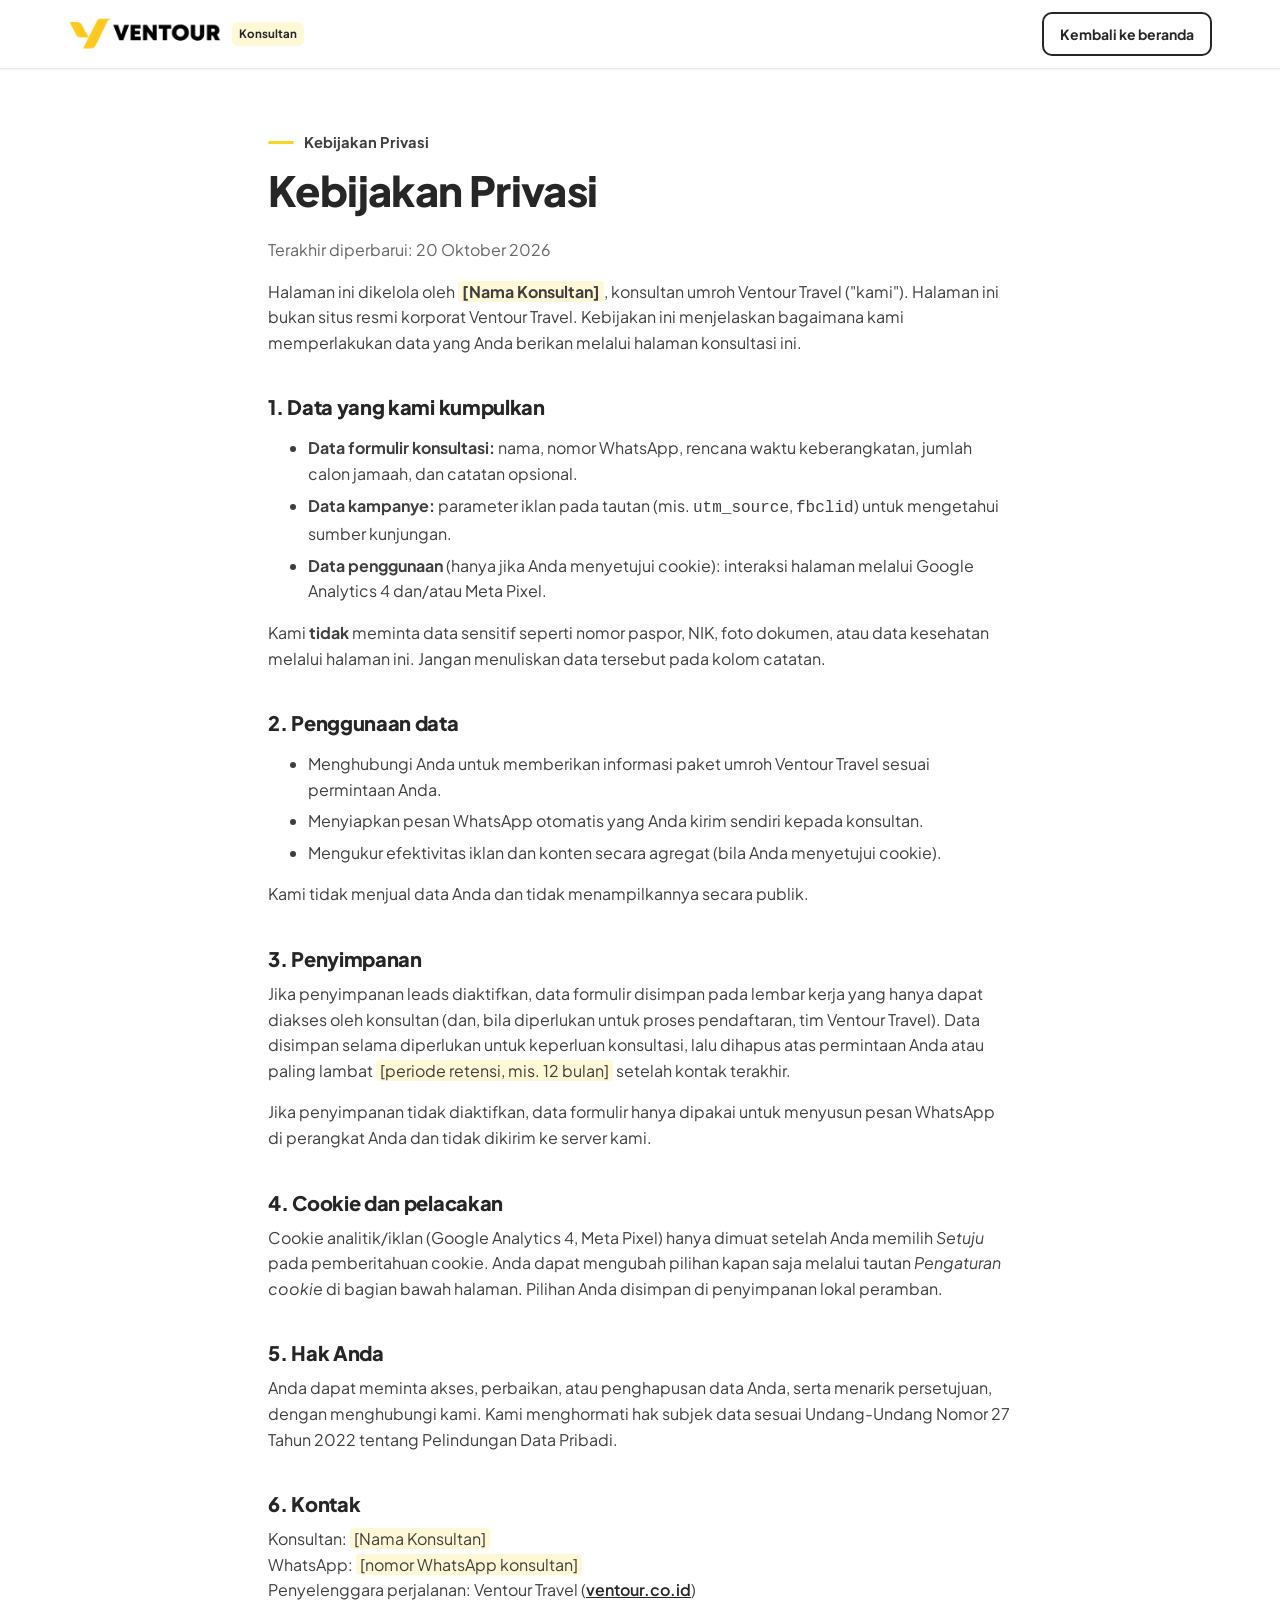
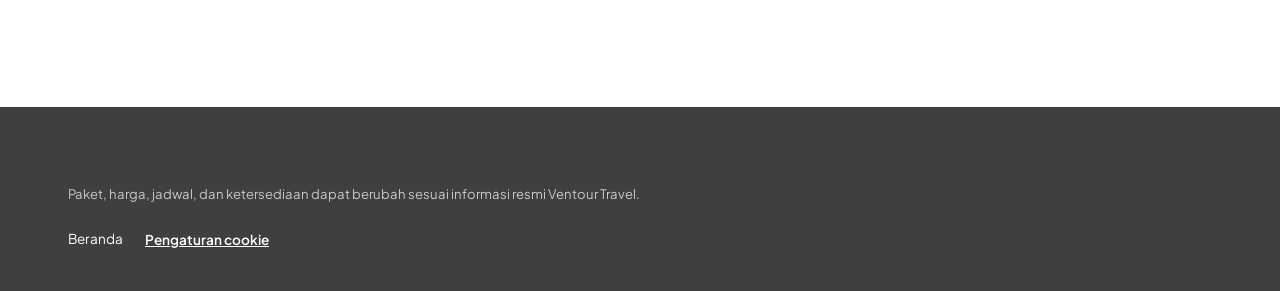
==== kebijakan-privasi.html @ 3556c777 "Website konsultan umroh Ventour Travel Landing page statis untuk konsultan Ventour: daftar paket dar" ====
<!doctype html>
<html lang="id">
<head>
  <meta charset="utf-8">
  <meta name="viewport" content="width=device-width, initial-scale=1">
  <title>Kebijakan Privasi | Konsultan Umroh Ventour Travel</title>
  <meta name="description" content="Kebijakan privasi halaman konsultasi umroh Ventour Travel: data yang dikumpulkan, penggunaannya, cookie, dan hak Anda.">
  <link rel="canonical" href="https://konsultan.ventour.co.id/kebijakan-privasi.html">
  <meta name="theme-color" content="#F9D423">
  <link rel="icon" type="image/png" sizes="32x32" href="assets/img/favicon-32.png">
  <link rel="preconnect" href="https://fonts.googleapis.com">
  <link rel="preconnect" href="https://fonts.gstatic.com" crossorigin>
  <link rel="stylesheet" href="https://fonts.googleapis.com/css2?family=Plus+Jakarta+Sans:wght@400;500;600;700;800&display=swap">
  <link rel="stylesheet" href="assets/css/style.css">
  <script src="assets/js/config.js"></script>
  <script src="assets/js/analytics.js"></script>
</head>
<body>
  <a class="skip-link" href="#main">Lewati ke konten utama</a>
  <header class="site-header is-scrolled">
    <div class="container header-inner">
      <a class="brand" href="./" aria-label="Kembali ke beranda">
        <img src="assets/img/logo-ventour.png" alt="Ventour Travel" width="154" height="36">
        <span class="brand-tag">Konsultan</span>
      </a>
      <a class="btn btn-outline btn-sm" href="./">Kembali ke beranda</a>
    </div>
  </header>

  <main id="main" class="legal">
    <div class="container">
      <p class="kicker">Kebijakan Privasi</p>
      <h1>Kebijakan Privasi</h1>
      <p class="muted">Terakhir diperbarui: 20 Oktober 2026</p>

      <p>Halaman ini dikelola oleh <strong><span data-consultant="name" class="placeholder">[Nama Konsultan]</span></strong>, konsultan umroh Ventour Travel ("kami"). Halaman ini bukan situs resmi korporat Ventour Travel. Kebijakan ini menjelaskan bagaimana kami memperlakukan data yang Anda berikan melalui halaman konsultasi ini.</p>

      <h2>1. Data yang kami kumpulkan</h2>
      <ul>
        <li><strong>Data formulir konsultasi:</strong> nama, nomor WhatsApp, rencana waktu keberangkatan, jumlah calon jamaah, dan catatan opsional.</li>
        <li><strong>Data kampanye:</strong> parameter iklan pada tautan (mis. <code>utm_source</code>, <code>fbclid</code>) untuk mengetahui sumber kunjungan.</li>
        <li><strong>Data penggunaan</strong> (hanya jika Anda menyetujui cookie): interaksi halaman melalui Google Analytics 4 dan/atau Meta Pixel.</li>
      </ul>
      <p>Kami <strong>tidak</strong> meminta data sensitif seperti nomor paspor, NIK, foto dokumen, atau data kesehatan melalui halaman ini. Jangan menuliskan data tersebut pada kolom catatan.</p>

      <h2>2. Penggunaan data</h2>
      <ul>
        <li>Menghubungi Anda untuk memberikan informasi paket umroh Ventour Travel sesuai permintaan Anda.</li>
        <li>Menyiapkan pesan WhatsApp otomatis yang Anda kirim sendiri kepada konsultan.</li>
        <li>Mengukur efektivitas iklan dan konten secara agregat (bila Anda menyetujui cookie).</li>
      </ul>
      <p>Kami tidak menjual data Anda dan tidak menampilkannya secara publik.</p>

      <h2>3. Penyimpanan</h2>
      <p>Jika penyimpanan leads diaktifkan, data formulir disimpan pada lembar kerja yang hanya dapat diakses oleh konsultan (dan, bila diperlukan untuk proses pendaftaran, tim Ventour Travel). Data disimpan selama diperlukan untuk keperluan konsultasi, lalu dihapus atas permintaan Anda atau paling lambat <span class="placeholder">[periode retensi, mis. 12 bulan]</span> setelah kontak terakhir.</p>
      <p>Jika penyimpanan tidak diaktifkan, data formulir hanya dipakai untuk menyusun pesan WhatsApp di perangkat Anda dan tidak dikirim ke server kami.</p>

      <h2 id="cookie">4. Cookie dan pelacakan</h2>
      <p>Cookie analitik/iklan (Google Analytics 4, Meta Pixel) hanya dimuat setelah Anda memilih <em>Setuju</em> pada pemberitahuan cookie. Anda dapat mengubah pilihan kapan saja melalui tautan <em>Pengaturan cookie</em> di bagian bawah halaman. Pilihan Anda disimpan di penyimpanan lokal peramban.</p>

      <h2>5. Hak Anda</h2>
      <p>Anda dapat meminta akses, perbaikan, atau penghapusan data Anda, serta menarik persetujuan, dengan menghubungi kami. Kami menghormati hak subjek data sesuai Undang-Undang Nomor 27 Tahun 2022 tentang Pelindungan Data Pribadi.</p>

      <h2>6. Kontak</h2>
      <p>Konsultan: <span data-consultant="name" class="placeholder">[Nama Konsultan]</span><br>
      WhatsApp: <span id="pp-wa" class="placeholder">[nomor WhatsApp konsultan]</span><br>
      Penyelenggara perjalanan: Ventour Travel (<a href="https://ventour.co.id/" target="_blank" rel="noopener">ventour.co.id<span class="sr-only">, tab baru</span></a>)</p>
    </div>
  </main>

  <footer class="site-footer">
    <div class="container footer-bottom">
      <p class="disclaimer">Paket, harga, jadwal, dan ketersediaan dapat berubah sesuai informasi resmi Ventour Travel.</p>
      <p class="footer-links"><a href="./">Beranda</a><button type="button" class="text-btn text-btn--light" onclick="openCookieSettings()">Pengaturan cookie</button></p>
    </div>
  </footer>
  <div class="cookie-notice" id="cookie-notice" hidden role="dialog" aria-label="Pemberitahuan cookie">
    <p>Kami menggunakan cookie analitik & iklan untuk memahami kunjungan dan meningkatkan layanan.</p>
    <div class="cookie-actions">
      <button type="button" class="btn btn-sm btn-outline-light" data-consent="reject">Tolak</button>
      <button type="button" class="btn btn-sm btn-primary" data-consent="accept">Setuju</button>
    </div>
  </div>
  <script>
    (function () {
      var c = (window.SITE_CONFIG && window.SITE_CONFIG.consultant) || {};
      if (c.name && c.name.indexOf("[") !== 0) document.querySelectorAll('[data-consultant="name"]').forEach(function (el) { el.textContent = c.name; el.classList.remove("placeholder"); });
      if (c.whatsapp) { var w = document.getElementById("pp-wa"); w.textContent = "+" + c.whatsapp; w.classList.remove("placeholder"); }
    })();
  </script>
</body>
</html>
---- assets/css/style.css ----
/* Konsultan Umroh Ventour Travel. Alasan setiap keputusan desain ada di DESIGN.md. */

:root {
  --yellow: #F9D423;
  --yellow-strong: #EFC60A;
  --yellow-soft: #FFF8D6;
  --yellow-tint: #FFFCEB;
  --white: #FFFFFF;
  --ink: #3F3F3F;
  --ink-strong: #262626;      /* judul dan latar gelap: 10.4:1 terhadap kuning */
  --muted: #666666;           /* 5.74:1 di atas putih, 5.45:1 di atas --bg-soft */
  --line: #E9E7E1;            /* pemisah dekoratif saja, bukan batas kontrol */
  --line-strong: #8C8880;     /* batas input/chip: 3.53:1 di atas putih (WCAG 1.4.11) */
  --bg-soft: #FAF9F6;
  --wa: #15803D;              /* hijau WhatsApp yang lolos 5.02:1 untuk teks putih */
  --wa-strong: #116A32;
  --danger: #B42318;

  --font: "Plus Jakarta Sans", system-ui, -apple-system, "Segoe UI", Roboto, sans-serif;
  --r-sm: 6px;
  --r: 10px;
  --r-lg: 16px;
  --shadow-sm: 0 1px 2px rgba(38, 38, 38, .06);
  --shadow: 0 10px 30px -12px rgba(38, 38, 38, .18);
  --shadow-lg: 0 24px 60px -20px rgba(38, 38, 38, .35);
  --header-h: 68px;
  --gutter: 16px;
}

*, *::before, *::after { box-sizing: border-box; }
html { scroll-behavior: smooth; scroll-padding-top: calc(var(--header-h) + 12px); -webkit-text-size-adjust: 100%; }
@media (prefers-reduced-motion: reduce) { html { scroll-behavior: auto; } *, *::before, *::after { transition: none !important; animation: none !important; } }
body {
  margin: 0;
  font-family: var(--font);
  font-size: 16px;
  line-height: 1.6;
  color: var(--ink);
  background: var(--white);
  -webkit-font-smoothing: antialiased;
  overflow-x: hidden;
}
img { max-width: 100%; height: auto; display: block; }
a { color: inherit; }
h1, h2, h3 { color: var(--ink-strong); line-height: 1.2; margin: 0 0 .5em; letter-spacing: -.015em; }
h2 { font-size: clamp(1.6rem, 1.2rem + 1.8vw, 2.4rem); font-weight: 800; }
h3 { font-size: 1.1rem; font-weight: 700; }
p { margin: 0 0 1em; }
:focus-visible { outline: 3px solid var(--ink-strong); outline-offset: 3px; border-radius: 4px; }
/* Di latar gelap, cincin fokus gelap tidak terlihat: ganti kuning. */
.hero :focus-visible, .legal-panel :focus-visible, .guide-card--dark :focus-visible,
.site-footer :focus-visible, .cookie-notice :focus-visible, .dev-banner :focus-visible { outline-color: var(--yellow); }
.hero .hero-card :focus-visible { outline-color: var(--ink-strong); }
.sr-only { position: absolute !important; width: 1px; height: 1px; padding: 0; margin: -1px; overflow: hidden; clip: rect(0 0 0 0); white-space: nowrap; border: 0; }
.skip-link { position: absolute; left: 12px; top: -60px; background: var(--ink-strong); color: #fff; padding: 10px 14px; border-radius: var(--r); z-index: 200; text-decoration: none; }
.skip-link:focus { top: 12px; }
.ic { width: 1.15em; height: 1.15em; flex: none; vertical-align: -.2em; }
.small { font-size: .875rem; }
.muted { color: var(--muted); }

.container { width: 100%; max-width: 1200px; margin: 0 auto; padding: 0 var(--gutter); }
@media (min-width: 768px) { :root { --gutter: 28px; } }

.section { padding: 64px 0; }
@media (min-width: 960px) { .section { padding: 104px 0; } }
.section-head { max-width: 720px; margin-bottom: 36px; }
/* Garis kuning pendek di depan label section adalah motif identitas halaman ini. */
.kicker { display: inline-flex; align-items: center; gap: 10px; font-size: .92rem; font-weight: 700; color: var(--ink); margin-bottom: 12px; }
.kicker::before { content: ""; width: 26px; height: 3px; border-radius: 2px; background: var(--yellow); }
.lead { font-size: 1.075rem; color: var(--muted); }
.lead a { color: var(--ink-strong); font-weight: 600; }

/* Buttons */
.btn {
  --bg: var(--yellow); --fg: var(--ink-strong);
  display: inline-flex; align-items: center; justify-content: center; gap: 10px;
  min-height: 48px; padding: 12px 22px;
  border: 2px solid transparent; border-radius: var(--r);
  background: var(--bg); color: var(--fg);
  font: 700 .95rem/1.2 var(--font); text-decoration: none; cursor: pointer;
  transition: background .2s, border-color .2s, color .2s;
}
.btn[disabled] { opacity: .7; cursor: progress; }
.btn-primary:hover { --bg: var(--yellow-strong); }
.btn-wa { --bg: var(--wa); --fg: #fff; }
.btn-wa:hover { --bg: var(--wa-strong); }
.btn-outline { --bg: transparent; --fg: var(--ink-strong); border-color: var(--ink-strong); }
.btn-outline:hover { --bg: var(--ink-strong); --fg: #fff; }
/* Latar solid: di atas foto ihram putih, latar transparan membuat teks putih turun ke 2:1. */
.btn-ghost-light { --bg: var(--ink-strong); --fg: #fff; border-color: #fff; }
.btn-ghost-light:hover { --bg: #fff; --fg: var(--ink-strong); }
.btn-outline-light { --bg: transparent; --fg: #fff; border-color: #fff; }
.btn-sm { min-height: 44px; padding: 8px 16px; font-size: .875rem; }
.btn-lg { min-height: 54px; padding: 14px 28px; font-size: 1rem; }
.btn-block { width: 100%; }
/* Panah hanya dipakai pada tautan yang membuka situs lain di tab baru. */
.text-link {
  display: inline-flex; align-items: center; gap: 6px; min-height: 44px;
  font-weight: 700; font-size: .92rem; color: var(--ink-strong);
  text-decoration: underline; text-decoration-color: var(--yellow); text-decoration-thickness: 2px; text-underline-offset: 5px;
}
.text-link:hover { text-decoration-color: currentColor; }
.text-link--light { color: #fff; }
.text-btn { min-height: 44px; background: none; border: 0; padding: 6px 0; font: 600 .9rem var(--font); color: var(--ink); text-decoration: underline; cursor: pointer; }
.text-btn--light { color: #fff; font-size: .85rem; }

.dev-banner { background: var(--ink-strong); color: #fff; font-size: .8rem; text-align: center; padding: 8px var(--gutter); }
.dev-banner code { background: rgba(255, 255, 255, .12); padding: 1px 6px; border-radius: 4px; }

/* Header */
.site-header {
  position: sticky; top: 0; z-index: 100;
  background: rgba(255, 255, 255, .96);
  backdrop-filter: saturate(1.4) blur(10px);
  border-bottom: 1px solid transparent;
  transition: border-color .2s, box-shadow .2s;
}
.site-header.is-scrolled { border-color: var(--line); box-shadow: var(--shadow-sm); }
.header-inner { display: flex; align-items: center; gap: 8px; height: var(--header-h); }
.brand { display: inline-flex; align-items: center; gap: 8px; min-height: 44px; text-decoration: none; margin-right: auto; min-width: 0; }
.brand img { width: 112px; height: auto; }
.brand-tag { font-size: .72rem; font-weight: 700; padding: 3px 7px; border-radius: var(--r-sm); background: var(--yellow-soft); color: var(--ink-strong); }
.header-actions { display: flex; align-items: center; gap: 8px; }
.header-cta span { display: none; }
.header-cta { width: 44px; padding: 0; min-height: 44px; }
.header-cta .ic { width: 22px; height: 22px; }
.nav-toggle {
  display: inline-flex; align-items: center; gap: 6px; min-height: 44px; padding: 0 12px;
  border: 1px solid var(--line-strong); border-radius: var(--r); background: #fff; color: var(--ink-strong);
  font: 600 .9rem var(--font); cursor: pointer;
}
.nav-toggle .ic { width: 20px; height: 20px; }
@media (min-width: 480px) {
  .header-inner { gap: 16px; }
  .brand { gap: 10px; }
  .brand img { width: 132px; }
  .header-cta { width: auto; padding: 8px 16px; }
  .header-cta span { display: inline; }
}

.main-nav {
  position: fixed; inset: var(--header-h) 0 auto 0;
  background: #fff; border-top: 1px solid var(--line);
  padding: 12px var(--gutter) 24px;
  box-shadow: var(--shadow);
  transform: translateY(-8px); opacity: 0; visibility: hidden;
  transition: opacity .2s, transform .2s, visibility .2s;
}
.nav-open .main-nav { transform: none; opacity: 1; visibility: visible; }
.main-nav ul { list-style: none; margin: 0 0 16px; padding: 0; }
.main-nav a:not(.btn) { display: block; padding: 14px 4px; font-weight: 600; text-decoration: none; border-bottom: 1px solid var(--line); }
.nav-cta-mobile { width: 100%; }
.nav-toggle .ic-close { display: none; }
.nav-open .nav-toggle .ic-close { display: block; }
.nav-open .nav-toggle .ic-open { display: none; }

@media (min-width: 1024px) {
  .brand img { width: 154px; }
  .nav-toggle, .nav-cta-mobile { display: none; }
  .main-nav { position: static; inset: auto; background: none; border: 0; padding: 0; box-shadow: none; transform: none; opacity: 1; visibility: visible; }
  .main-nav ul { display: flex; gap: 4px; margin: 0; }
  .main-nav a:not(.btn) { border: 0; padding: 12px; font-size: .92rem; border-radius: var(--r-sm); position: relative; }
  .main-nav a:not(.btn)::after { content: ""; position: absolute; left: 12px; right: 12px; bottom: 4px; height: 2px; background: var(--yellow); transform: scaleX(0); transition: transform .2s; }
  .main-nav a:not(.btn):hover::after, .main-nav a.is-active::after { transform: scaleX(1); }
  .header-actions { margin-left: 12px; }
}

/* Hero */
.hero { position: relative; isolation: isolate; color: #fff; overflow: hidden; background: var(--ink-strong); }
.hero-media, .hero-media img { position: absolute; inset: 0; width: 100%; height: 100%; }
.hero-media img { object-fit: cover; object-position: center 40%; }
/* Scrim gelap di seluruh area teks: foto ihram putih terlalu terang untuk teks putih tanpa ini. */
.hero::after {
  content: ""; position: absolute; inset: 0; z-index: 0;
  background: linear-gradient(180deg, rgba(20, 20, 20, .72) 0%, rgba(20, 20, 20, .66) 40%, rgba(20, 20, 20, .92) 100%);
}
.hero-inner { position: relative; z-index: 1; display: grid; gap: 32px; padding-top: 72px; padding-bottom: 48px; }
.hero-talbiyah { margin: 0 0 14px; }
.arabic { display: inline-block; font-family: "Amiri", serif; font-size: 1.6rem; line-height: 1.3; color: var(--yellow); }
.hero h1 { color: #fff; font-size: clamp(2.1rem, 1.3rem + 3.6vw, 4rem); font-weight: 800; letter-spacing: -.03em; line-height: 1.08; max-width: 14ch; margin-bottom: 20px; text-wrap: balance; }
.hero-sub { font-size: clamp(1rem, .95rem + .3vw, 1.15rem); color: #fff; max-width: 560px; margin-bottom: 28px; }
.hero-ctas { display: flex; flex-wrap: wrap; gap: 12px; margin-bottom: 24px; }
.hero-ctas .btn { flex: 1 1 220px; }
@media (min-width: 560px) { .hero-ctas .btn { flex: 0 0 auto; } }
.hero-facts { list-style: none; padding: 0; margin: 0; display: flex; flex-wrap: wrap; gap: 8px 20px; font-size: .9rem; color: #fff; }
.hero-facts li { display: inline-flex; align-items: center; gap: 8px; }
.hero-facts .ic { color: var(--yellow); }

/* Satu-satunya kartu putih di atas foto: shadow menandai lapisan di atas hero. */
.hero-card { background: #fff; color: var(--ink); border-radius: var(--r-lg); padding: 22px; box-shadow: var(--shadow-lg); align-self: end; }
.hero-card-kicker { font-size: .95rem; font-weight: 800; color: var(--ink-strong); margin-bottom: 6px; }
.next-list { list-style: none; margin: 0 0 4px; padding: 0; }
.next-list li + li { border-top: 1px solid var(--line); }
.next-list a { display: grid; grid-template-columns: 48px 1fr auto; gap: 12px; align-items: center; padding: 12px 0; text-decoration: none; }
.next-list a:hover .nd-name { text-decoration: underline; }
.nd-date { display: grid; place-items: center; width: 48px; height: 52px; border-radius: var(--r); background: var(--yellow-soft); font-size: .72rem; font-weight: 700; line-height: 1.1; }
.nd-date b { font-size: 1.2rem; color: var(--ink-strong); }
.nd-body { min-width: 0; }
.nd-name { display: block; font-weight: 700; font-size: .9rem; color: var(--ink-strong); white-space: nowrap; overflow: hidden; text-overflow: ellipsis; }
.nd-meta { display: block; font-size: .78rem; color: var(--muted); }
.nd-price { font-weight: 800; font-size: .92rem; color: var(--ink-strong); white-space: nowrap; }
.next-empty { padding: 12px 0; color: var(--muted); font-size: .9rem; }
.hero-card-link {
  display: inline-flex; align-items: center; min-height: 44px; font-weight: 700; font-size: .9rem; color: var(--ink-strong);
  text-decoration: underline; text-decoration-color: var(--yellow); text-decoration-thickness: 2px; text-underline-offset: 5px;
}
.hero-card-note { font-size: .75rem; color: var(--muted); margin: 4px 0 0; }

@media (min-width: 960px) {
  .hero { min-height: min(820px, 92vh); display: flex; align-items: center; }
  .hero::after { background: linear-gradient(90deg, rgba(20, 20, 20, .86) 0%, rgba(20, 20, 20, .62) 50%, rgba(20, 20, 20, .3) 100%), linear-gradient(0deg, rgba(20, 20, 20, .5), transparent 40%); }
  .hero-inner { grid-template-columns: 1.35fr .9fr; align-items: end; gap: 56px; padding-top: 96px; padding-bottom: 88px; }
  .hero-card { padding: 26px; }
}

/* Trust: panel legalitas gelap sebagai titik fokus, fakta pendukung sebagai daftar biasa. */
.trust { padding-top: 56px; }
@media (min-width: 960px) { .trust { padding-top: 88px; } }
.trust-layout { display: grid; gap: 28px; }
.trust-intro .lead { max-width: 560px; }
.legal-panel { background: var(--ink-strong); color: #fff; border-radius: var(--r-lg); padding: 28px 24px; }
.legal-panel h3 { color: #fff; font-size: 1.25rem; }
.legal-panel p { color: #D4D4D4; margin: 0; }
.facts { margin: 0 0 18px; }
.facts div { display: flex; justify-content: space-between; gap: 12px; padding: 12px 0; border-bottom: 1px solid rgba(255, 255, 255, .18); }
.facts dt { color: #D4D4D4; font-size: .92rem; }
.facts dd { margin: 0; font-weight: 700; color: var(--yellow); text-align: right; }
.trust-list { list-style: none; margin: 0; padding: 0; }
.trust-list li { padding: 18px 0; border-top: 1px solid var(--line); }
.trust-list h3 { font-size: 1.02rem; margin-bottom: 4px; }
.trust-list p { color: var(--muted); margin: 0; }
.trust-list p strong { color: var(--ink-strong); }
@media (min-width: 960px) {
  .trust-layout { grid-template-columns: 1.1fr .9fr; column-gap: 64px; row-gap: 8px; }
  .trust-intro { grid-column: 1; grid-row: 1; }
  .trust-list { grid-column: 1; grid-row: 2; }
  .legal-panel { grid-column: 2; grid-row: 1 / 3; align-self: start; padding: 36px; }
}

.testimonials { margin: 56px 0 0; }
.testi-title { font-size: 1.25rem; margin-bottom: 18px; }
.testi-grid { display: grid; gap: 14px; margin-bottom: 12px; }
.testi-grid blockquote { margin: 0; padding: 22px; border-radius: var(--r-lg); background: var(--bg-soft); }
.testi-grid p { font-size: .98rem; color: var(--ink); }
.testi-grid footer { font-weight: 700; font-size: .85rem; color: var(--ink-strong); }
/* Kutipan pertama paling lengkap (menyebut seluruh proses), jadi diberi bobot lebih. */
.testi-main { background: var(--yellow-soft) !important; }
.testi-main p { font-size: 1.1rem; font-weight: 600; color: var(--ink-strong); }
@media (min-width: 900px) { .testi-grid { grid-template-columns: 1.5fr 1fr 1fr; } }

/* Packages */
.packages { background: var(--bg-soft); }
.filters { display: flex; flex-direction: column; gap: 12px; margin-bottom: 12px; }
.chips { display: flex; gap: 8px; overflow-x: auto; padding-bottom: 4px; scrollbar-width: none; margin: 0 calc(var(--gutter) * -1); padding-left: var(--gutter); padding-right: var(--gutter); }
.chips::-webkit-scrollbar { display: none; }
.chip { flex: none; min-height: 44px; padding: 8px 16px; border-radius: var(--r); border: 1px solid var(--line-strong); background: #fff; font: 600 .88rem var(--font); color: var(--ink); cursor: pointer; transition: background .15s, color .15s; }
.chip:hover { background: var(--yellow-tint); }
.chip[aria-pressed="true"] { background: var(--ink-strong); border-color: var(--ink-strong); color: #fff; }
.filter-selects { display: grid; grid-template-columns: 1fr 1fr; gap: 10px; }
.select select, .field select {
  appearance: none; -webkit-appearance: none; width: 100%; min-height: 44px; padding: 10px 40px 10px 14px;
  border: 1px solid var(--line-strong); border-radius: var(--r); background: #fff url("data:image/svg+xml,%3Csvg xmlns='http://www.w3.org/2000/svg' width='12' height='8' viewBox='0 0 12 8'%3E%3Cpath fill='none' stroke='%233F3F3F' stroke-width='1.8' d='m1 1.5 5 5 5-5'/%3E%3C/svg%3E") no-repeat right 14px center;
  font: 500 .92rem var(--font); color: var(--ink);
}
@media (min-width: 900px) {
  .filters { flex-direction: row; align-items: center; justify-content: space-between; }
  .chips { margin: 0; padding: 0; flex-wrap: wrap; overflow: visible; }
  .filter-selects { grid-template-columns: 200px 190px; }
}
.result-count { font-size: .85rem; color: var(--muted); margin: 0 0 18px; min-height: 1.4em; }

.package-grid { display: grid; gap: 18px; }
@media (min-width: 700px) { .package-grid { grid-template-columns: repeat(2, 1fr); } }
@media (min-width: 1080px) { .package-grid { grid-template-columns: repeat(3, 1fr); } }
.state-msg { grid-column: 1 / -1; margin: 0; padding: 40px 16px; text-align: center; color: var(--muted); background: #fff; border: 1px dashed var(--line-strong); border-radius: var(--r-lg); }
.pkg { display: flex; flex-direction: column; background: #fff; border: 1px solid var(--line); border-radius: var(--r-lg); overflow: hidden; transition: box-shadow .2s; }
.pkg:hover { box-shadow: var(--shadow); }
.pkg-head { padding: 20px 20px 14px; border-top: 4px solid var(--yellow); }
.pkg-tags { display: flex; flex-wrap: wrap; align-items: center; gap: 6px; margin-bottom: 10px; }
.tag { font-size: .75rem; font-weight: 700; padding: 3px 8px; border-radius: var(--r-sm); background: var(--bg-soft); color: var(--ink); border: 1px solid var(--line); }
.tag--program { background: var(--yellow); border-color: var(--yellow); color: var(--ink-strong); }
.seat { margin-left: auto; font-size: .75rem; font-weight: 600; color: var(--muted); }
.seat--low { color: var(--danger); }
.pkg-head h3 { font-size: 1.02rem; line-height: 1.35; margin: 0; }
.pkg-meta { margin: 0; padding: 0 20px; display: grid; }
.pkg-meta div { display: grid; grid-template-columns: 128px 1fr; gap: 8px; padding: 8px 0; border-top: 1px dashed var(--line); font-size: .88rem; }
.pkg-meta dt { color: var(--muted); display: flex; align-items: center; gap: 8px; }
.pkg-meta dt .ic { color: var(--ink); }
.pkg-meta dd { margin: 0; font-weight: 600; color: var(--ink-strong); min-width: 0; overflow-wrap: anywhere; }
.pkg-hl { list-style: none; margin: 4px 20px 0; padding: 10px 0 0; display: flex; flex-wrap: wrap; gap: 6px; border-top: 1px dashed var(--line); }
.pkg-hl li { font-size: .75rem; font-weight: 600; padding: 3px 8px; border-radius: var(--r-sm); background: var(--yellow-tint); border: 1px solid #F4E59A; }
.pkg-foot { margin-top: auto; padding: 18px 20px 20px; display: grid; gap: 12px; }
.pkg-price { display: flex; flex-wrap: wrap; align-items: baseline; gap: 4px 10px; padding-top: 14px; border-top: 1px solid var(--line); }
.price-label { width: 100%; font-size: .78rem; color: var(--muted); }
.price-main { font-size: 1.55rem; font-weight: 800; color: var(--ink-strong); letter-spacing: -.02em; }
.price-old { font-size: .88rem; color: var(--muted); }
.price-dp { width: 100%; font-size: .82rem; font-weight: 600; color: var(--ink); }
.pkg-actions { display: grid; gap: 4px; justify-items: center; }
.empty { grid-column: 1 / -1; text-align: center; padding: 40px 16px; background: #fff; border: 1px dashed var(--line-strong); border-radius: var(--r-lg); }
.empty p { max-width: 520px; margin: 0 auto 16px; }
.more-wrap { text-align: center; margin-top: 28px; }
.data-note { display: flex; gap: 12px; align-items: flex-start; margin-top: 32px; padding: 16px 18px; border-radius: var(--r); background: #fff; border: 1px solid var(--line); font-size: .85rem; color: var(--muted); }
.data-note p { margin: 0; }
.data-note .ic { margin-top: 2px; color: var(--ink); }
.data-note a, .data-note strong { color: var(--ink-strong); }

/* Why */
.why-layout { display: grid; gap: 36px; }
.why-media { position: relative; }
.why-media img { border-radius: var(--r-lg); aspect-ratio: 4 / 3; object-fit: cover; width: 100%; }
.why-media-cap { position: absolute; left: 12px; bottom: 12px; margin: 0; background: rgba(255, 255, 255, .95); padding: 6px 10px; border-radius: var(--r-sm); font-size: .8rem; font-weight: 600; color: var(--ink-strong); }
.why-list { list-style: none; margin: 20px 0 0; padding: 0; display: grid; }
.why-list li { display: grid; grid-template-columns: 44px 1fr; gap: 16px; padding: 16px 0; border-bottom: 1px solid var(--line); }
.why-list li:last-child { border-bottom: 0; }
.why-ic { display: grid; place-items: center; width: 44px; height: 44px; border-radius: var(--r); background: var(--yellow-soft); color: var(--ink-strong); }
.why-ic .ic { width: 22px; height: 22px; }
.why-list h3 { font-size: 1.02rem; margin-bottom: 4px; }
.why-list p { margin: 0; color: var(--muted); font-size: .94rem; }
@media (min-width: 960px) {
  .why-layout { grid-template-columns: .9fr 1.1fr; gap: 72px; align-items: start; }
  .why-media { position: sticky; top: calc(var(--header-h) + 32px); }
  .why-media img { aspect-ratio: 4 / 5; }
  .why-list { grid-template-columns: 1fr 1fr; column-gap: 32px; }
  .why-list li:nth-last-child(2) { border-bottom: 0; }
}

/* Guide: enam langkah karena prosesnya memang enam tahap, bukan template tiga langkah. */
.guide { background: var(--bg-soft); }
.steps { list-style: none; margin: 0 0 36px; padding: 0; display: grid; gap: 12px; }
.steps li { position: relative; background: #fff; border: 1px solid var(--line); border-radius: var(--r); padding: 20px; }
.step-n { display: inline-grid; place-items: center; width: 34px; height: 34px; border-radius: 50%; background: var(--yellow); color: var(--ink-strong); font-weight: 800; margin-bottom: 10px; }
.steps h3 { font-size: 1rem; margin-bottom: 6px; }
.steps p { margin: 0; color: var(--muted); font-size: .9rem; }
@media (min-width: 640px) { .steps { grid-template-columns: repeat(2, 1fr); } }
@media (min-width: 1024px) {
  .steps { grid-template-columns: repeat(6, 1fr); }
  .steps li::after { content: ""; position: absolute; top: 37px; right: -12px; width: 12px; height: 2px; background: var(--yellow); }
  .steps li:last-child::after { display: none; }
}
.guide-cards { display: grid; gap: 16px; }
.guide-card { background: #fff; border: 1px solid var(--line); border-radius: var(--r-lg); padding: 26px; }
.guide-card h3 { display: flex; align-items: center; gap: 10px; margin-bottom: 16px; }
.guide-card--dark { background: var(--ink-strong); border-color: var(--ink-strong); color: #fff; }
.guide-card--dark h3 { color: #fff; }
.guide-card--dark h3 .ic { color: var(--yellow); }
.guide-card--dark a { color: var(--yellow); }
.checklist { list-style: none; padding: 0; margin: 0 0 14px; display: grid; gap: 10px; }
.checklist li { position: relative; padding-left: 30px; font-size: .95rem; }
.checklist li::before { content: ""; position: absolute; left: 0; top: 3px; width: 20px; height: 20px; border-radius: 50%; background: var(--yellow) url("data:image/svg+xml,%3Csvg xmlns='http://www.w3.org/2000/svg' viewBox='0 0 24 24'%3E%3Cpath fill='none' stroke='%23262626' stroke-width='3' stroke-linecap='round' stroke-linejoin='round' d='m6 12.5 4 4L18 8.5'/%3E%3C/svg%3E") center / 14px no-repeat; }
@media (min-width: 860px) { .guide-cards { grid-template-columns: 1.2fr 1fr; } }

/* Consultant */
.consultant-layout { display: grid; gap: 36px; align-items: center; }
.consultant-photo { position: relative; max-width: 420px; width: 100%; margin: 0 auto; isolation: isolate; }
.consultant-photo::before { content: ""; position: absolute; inset: 18px -14px -14px 18px; border-radius: var(--r-lg); background: var(--yellow); z-index: -1; }
.consultant-photo img, .photo-placeholder { width: 100%; aspect-ratio: 4 / 5; object-fit: cover; border-radius: var(--r-lg); }
.photo-placeholder { display: grid; place-items: center; align-content: center; gap: 8px; background: #F1EFEA; color: #A9A69E; border: 1px dashed var(--line-strong); }
.photo-placeholder svg { width: 45%; }
.photo-placeholder span { font-size: .9rem; font-weight: 700; color: #6B6862; }
.consultant-name { display: flex; flex-direction: column; margin-bottom: 16px; font-size: 1.15rem; font-weight: 800; color: var(--ink-strong); }
.consultant-role { font-size: .9rem; font-weight: 600; color: var(--muted); }
.consultant-copy > p:not(.kicker):not(.consultant-name) { color: var(--ink); font-size: 1.04rem; margin-bottom: 24px; }
@media (min-width: 900px) { .consultant-layout { grid-template-columns: .8fr 1.2fr; gap: 80px; } }

/* Gallery: foto utama besar, sisanya mengikuti ukuran aslinya (bukan grid seragam). */
.gallery { padding-bottom: 56px; }
@media (min-width: 960px) { .gallery { padding-bottom: 88px; } }
.gallery-grid { display: grid; gap: 10px; grid-template-columns: 1fr 1fr; }
.g-item { position: relative; margin: 0; overflow: hidden; border-radius: var(--r); background: var(--bg-soft); }
.g-item img { width: 100%; height: 100%; object-fit: cover; aspect-ratio: 4 / 3; }
.g-item figcaption { position: absolute; left: 8px; bottom: 8px; background: rgba(255, 255, 255, .95); color: var(--ink-strong); font-size: .75rem; font-weight: 700; padding: 4px 8px; border-radius: var(--r-sm); }
.g-a { grid-column: 1 / -1; }
.g-a img { aspect-ratio: 16 / 9; }
@media (min-width: 900px) {
  .gallery-grid { grid-template-columns: repeat(4, 1fr); grid-auto-rows: 210px; gap: 14px; }
  .g-item img, .g-a img { aspect-ratio: auto; }
  .g-a { grid-column: 1 / 3; grid-row: 1 / 3; }
  .g-b { grid-column: 3 / 5; }
  .g-c { grid-column: 3 / 4; }
  .g-d { grid-column: 4 / 5; }
  .g-e { grid-column: 1 / 2; }
  .g-f { grid-column: 2 / 5; }
}
.gallery-credit { margin-top: 12px; }
.gallery-credit a { color: var(--ink-strong); font-weight: 600; }

/* FAQ */
.faq { background: var(--bg-soft); }
.faq-layout { display: grid; gap: 28px; }
.faq-intro .btn { margin-top: 8px; }
.faq-list { display: grid; gap: 10px; }
.faq details { background: #fff; border: 1px solid var(--line); border-radius: var(--r); }
.faq details[open] { border-color: var(--ink-strong); }
.faq summary { list-style: none; cursor: pointer; padding: 18px 56px 18px 20px; font-weight: 700; color: var(--ink-strong); position: relative; }
.faq summary::-webkit-details-marker { display: none; }
.faq summary::after { content: ""; position: absolute; right: 18px; top: 50%; width: 26px; height: 26px; margin-top: -13px; border-radius: 50%; background: var(--yellow) url("data:image/svg+xml,%3Csvg xmlns='http://www.w3.org/2000/svg' viewBox='0 0 24 24'%3E%3Cpath fill='none' stroke='%23262626' stroke-width='2.4' stroke-linecap='round' d='M12 6v12M6 12h12'/%3E%3C/svg%3E") center / 14px no-repeat; transition: transform .2s; }
.faq details[open] summary::after { transform: rotate(45deg); }
.faq-a { padding: 0 20px 20px; color: var(--ink); font-size: .96rem; }
.faq-a ul, .faq-a ol { padding-left: 20px; margin: 0 0 1em; }
.faq-a li { margin-bottom: 6px; }
.faq-a p:last-child, .faq-a ol:last-child { margin-bottom: 0; }
.faq-a a { color: var(--ink-strong); font-weight: 600; }
@media (min-width: 960px) { .faq-layout { grid-template-columns: .8fr 1.4fr; gap: 64px; } .faq-intro { position: sticky; top: calc(var(--header-h) + 32px); align-self: start; } }

/* Lead: pola bintang delapan khas geometri Islam, satu-satunya tekstur di halaman. */
.lead-section {
  background-color: var(--yellow);
  background-image: url("data:image/svg+xml,%3Csvg xmlns='http://www.w3.org/2000/svg' width='80' height='80' viewBox='0 0 80 80'%3E%3Cg fill='none' stroke='%23262626' stroke-opacity='.07' stroke-width='1.2'%3E%3Cpath d='M40 18 46.4 33.6 62 40 46.4 46.4 40 62 33.6 46.4 18 40 33.6 33.6Z'/%3E%3Crect x='26' y='26' width='28' height='28' transform='rotate(45 40 40)'/%3E%3C/g%3E%3C/svg%3E");
  color: var(--ink-strong);
  padding: 72px 0;
}
@media (min-width: 960px) { .lead-section { padding: 120px 0; } }
.lead-layout { display: grid; gap: 32px; align-items: start; }
.lead-copy h2 { font-size: clamp(1.8rem, 1.3rem + 2vw, 2.7rem); }
.lead-copy > p { font-size: 1.05rem; max-width: 480px; }
.lead-section .kicker { color: var(--ink-strong); }
.lead-section .kicker::before { background: var(--ink-strong); }
.lead-points { list-style: none; margin: 0 0 28px; padding: 0; display: grid; gap: 10px; font-weight: 600; }
.lead-points li { display: flex; gap: 10px; align-items: center; }
.lead-points .ic { background: var(--ink-strong); color: var(--yellow); border-radius: 50%; padding: 3px; width: 22px; height: 22px; }
.lead-card { background: #fff; border-radius: var(--r-lg); padding: 24px; box-shadow: var(--shadow); }
@media (min-width: 600px) { .lead-card { padding: 32px; } }
@media (min-width: 960px) { .lead-layout { grid-template-columns: 1fr 1.1fr; gap: 72px; } .lead-copy { padding-top: 24px; } }

.field { margin-bottom: 16px; }
.field label { display: block; font-weight: 700; font-size: .9rem; margin-bottom: 6px; color: var(--ink-strong); }
.optional { font-weight: 500; color: var(--muted); }
.field input, .field textarea, .field select { font: 500 1rem var(--font); color: var(--ink-strong); }
.field input[type="text"], .field input[type="tel"], .field textarea {
  width: 100%; min-height: 48px; padding: 12px 14px; border: 1px solid var(--line-strong); border-radius: var(--r); background: #fff;
  transition: border-color .15s, box-shadow .15s;
}
.field input::placeholder, .field textarea::placeholder { color: #6E6E6E; }
.field select { min-height: 48px; }
.field input:focus-visible, .field textarea:focus-visible, .field select:focus-visible { outline: 3px solid var(--ink-strong); outline-offset: 1px; border-color: var(--ink-strong); }
.field [aria-invalid="true"] { border-color: var(--danger); border-width: 2px; }
.field textarea { resize: vertical; min-height: 88px; }
.field-row { display: grid; gap: 0 14px; }
@media (min-width: 520px) { .field-row { grid-template-columns: 1fr 1fr; } }
/* Pesan error selalu berupa teks, bukan hanya warna merah. */
.field-error { color: var(--danger); font-size: .85rem; font-weight: 600; margin: 6px 0 0; }
.field-error:empty { display: none; }
.field-check { display: flex; gap: 10px; align-items: flex-start; margin-bottom: 6px; }
.field-check input { width: 22px; height: 22px; margin: 1px 0 0; accent-color: var(--ink-strong); flex: none; }
.field-check label { font-weight: 500; font-size: .86rem; color: var(--ink); margin: 0; }
.field-check a { color: var(--ink-strong); font-weight: 700; }
#e-consent { margin: 0 0 12px 32px; }
.lead-form .btn-block { margin-top: 14px; }
.hp { position: absolute; left: -9999px; width: 1px; height: 1px; overflow: hidden; }
.lead-success { text-align: center; padding: 16px 0; outline: none; }
.success-ic { display: inline-grid; place-items: center; width: 64px; height: 64px; border-radius: 50%; background: var(--yellow-soft); margin-bottom: 16px; }
.success-ic .ic { width: 32px; height: 32px; color: var(--ink-strong); }
.lead-success h3 { font-size: 1.4rem; }
.lead-success p { color: var(--muted); }
.lead-success .text-btn { margin-top: 8px; }

/* Footer */
.site-footer { background: var(--ink); color: #DCDCDC; padding: 56px 0 24px; font-size: .92rem; }
.footer-grid { display: grid; gap: 32px; padding-bottom: 32px; border-bottom: 1px solid rgba(255, 255, 255, .15); }
.footer-brand img { width: 150px; margin-bottom: 16px; }
.footer-brand p { max-width: 380px; }
.footer-h { font-size: .95rem; color: var(--yellow); margin-bottom: 6px; }
.site-footer ul { list-style: none; margin: 0; padding: 0; }
.site-footer li a { display: inline-flex; align-items: center; min-height: 44px; }
.site-footer a { color: #fff; text-decoration: none; }
.site-footer a:hover { text-decoration: underline; }
.footer-small { font-size: .88rem; }
.footer-bottom { padding-top: 20px; }
.disclaimer { font-size: .82rem; color: #C9C9C9; max-width: 860px; }
.footer-links { display: flex; flex-wrap: wrap; gap: 4px 22px; align-items: center; font-size: .85rem; margin: 0; }
.footer-links a { display: inline-flex; align-items: center; min-height: 44px; }
@media (min-width: 760px) { .footer-grid { grid-template-columns: 1.6fr 1fr 1fr 1.2fr; } }

/* Tombol WhatsApp melayang: bentuk bulat dan shadow sengaja, karena ia berada di atas konten. */
.wa-float {
  position: fixed; right: 16px; bottom: 16px; z-index: 90;
  display: inline-flex; align-items: center; gap: 10px;
  height: 58px; min-width: 58px; padding: 0 17px; border-radius: 999px;
  background: var(--wa); color: #fff; text-decoration: none; font-weight: 700; font-size: .92rem;
  box-shadow: 0 10px 24px -8px rgba(17, 106, 50, .7);
  transition: background .2s;
}
.wa-float:hover { background: var(--wa-strong); }
.wa-float .ic { width: 26px; height: 26px; }
.wa-float-label { display: none; }
@media (min-width: 768px) { .wa-float { right: 24px; bottom: 24px; padding: 0 22px 0 18px; } .wa-float-label { display: inline; } }
.nav-open .wa-float, .lead-in-view .wa-float { opacity: 0; visibility: hidden; pointer-events: none; }
.wa-float { transition: background .2s, opacity .2s, visibility .2s; }
/* Ruang di bawah footer agar tombol melayang tidak menutupi tautan terakhir. */
.site-footer { padding-bottom: 96px; }
@media (min-width: 768px) { .site-footer { padding-bottom: 32px; } }

.cookie-notice {
  position: fixed; left: 12px; right: 12px; bottom: 86px; z-index: 120;
  background: var(--ink-strong); color: #fff; border-radius: var(--r-lg); padding: 16px 18px;
  box-shadow: var(--shadow-lg); font-size: .88rem; max-width: 520px;
}
.cookie-notice[hidden] { display: none; }
.cookie-notice p { margin: 0 0 12px; }
.cookie-notice a { color: var(--yellow); }
.cookie-actions { display: flex; gap: 8px; justify-content: flex-end; }
@media (min-width: 768px) { .cookie-notice { left: 24px; right: auto; bottom: 24px; } }

/* Halaman kebijakan privasi */
.legal { padding: 56px 0 88px; }
.legal .container { max-width: 800px; }
.legal h1 { font-size: clamp(1.8rem, 1.4rem + 1.6vw, 2.6rem); font-weight: 800; }
.legal h2 { font-size: 1.25rem; margin-top: 2em; }
.legal li { margin-bottom: 6px; }
.legal a { color: var(--ink-strong); font-weight: 600; }
.placeholder { background: var(--yellow-soft); padding: 0 4px; border-radius: 4px; }
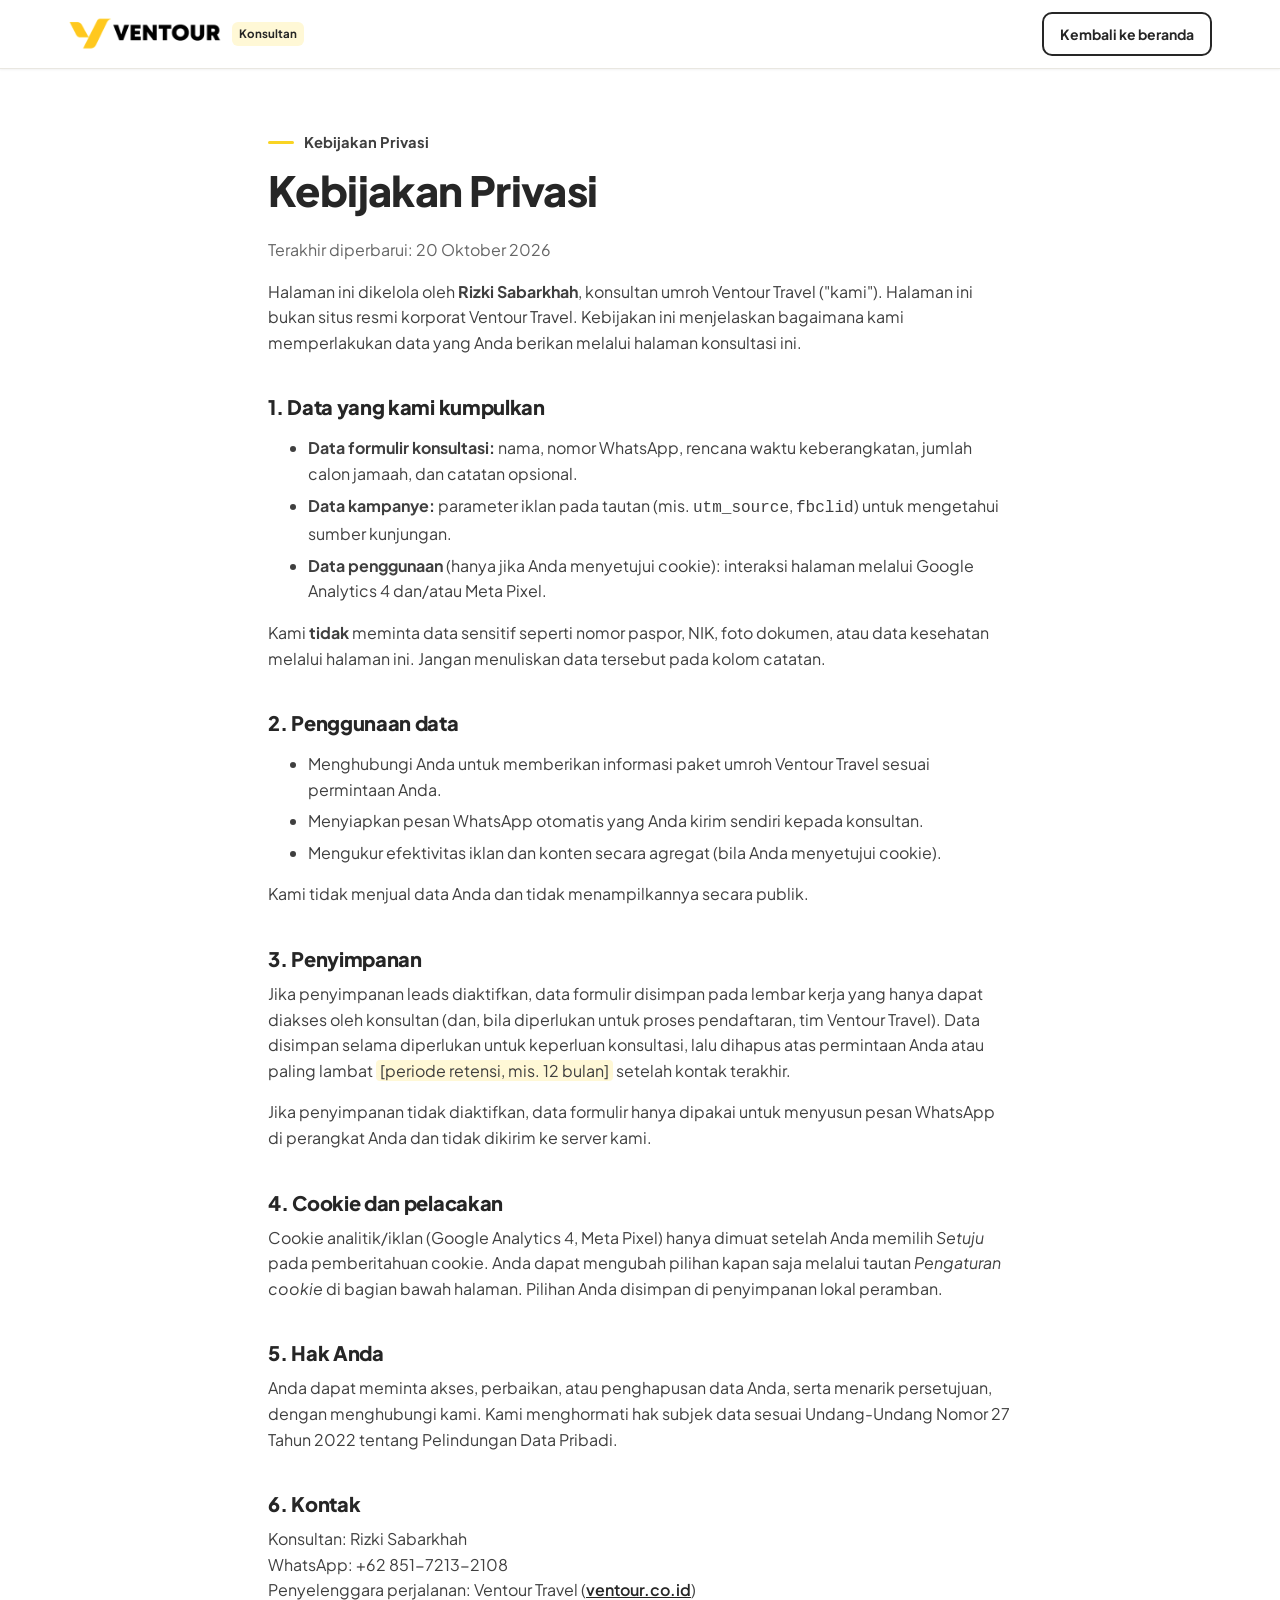
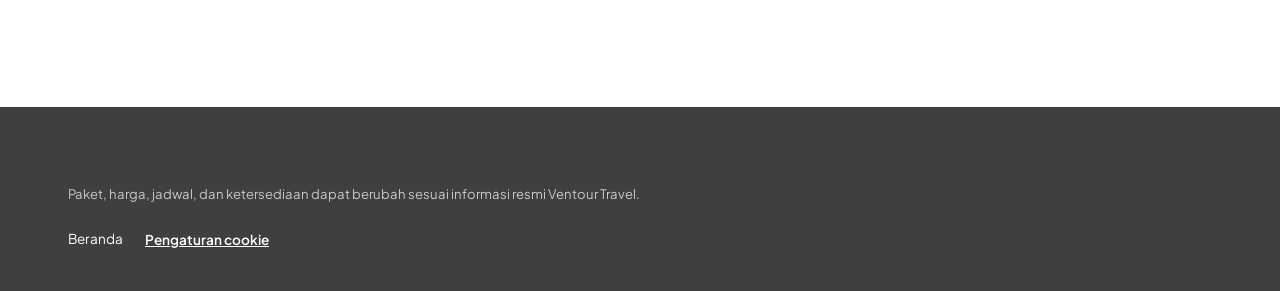
==== commit d52d0198: "Isi data konsultan: nama, nomor WhatsApp, dan foto Nama Rizki Sabarkhah dan nomor 6285172132108 diis" ====
--- a/kebijakan-privasi.html
+++ b/kebijakan-privasi.html
@@ -33,7 +33,7 @@
       <h1>Kebijakan Privasi</h1>
       <p class="muted">Terakhir diperbarui: 20 Oktober 2026</p>
 
-      <p>Halaman ini dikelola oleh <strong><span data-consultant="name" class="placeholder">[Nama Konsultan]</span></strong>, konsultan umroh Ventour Travel ("kami"). Halaman ini bukan situs resmi korporat Ventour Travel. Kebijakan ini menjelaskan bagaimana kami memperlakukan data yang Anda berikan melalui halaman konsultasi ini.</p>
+      <p>Halaman ini dikelola oleh <strong><span data-consultant="name">Rizki Sabarkhah</span></strong>, konsultan umroh Ventour Travel ("kami"). Halaman ini bukan situs resmi korporat Ventour Travel. Kebijakan ini menjelaskan bagaimana kami memperlakukan data yang Anda berikan melalui halaman konsultasi ini.</p>
 
       <h2>1. Data yang kami kumpulkan</h2>
       <ul>
@@ -62,8 +62,8 @@
       <p>Anda dapat meminta akses, perbaikan, atau penghapusan data Anda, serta menarik persetujuan, dengan menghubungi kami. Kami menghormati hak subjek data sesuai Undang-Undang Nomor 27 Tahun 2022 tentang Pelindungan Data Pribadi.</p>
 
       <h2>6. Kontak</h2>
-      <p>Konsultan: <span data-consultant="name" class="placeholder">[Nama Konsultan]</span><br>
-      WhatsApp: <span id="pp-wa" class="placeholder">[nomor WhatsApp konsultan]</span><br>
+      <p>Konsultan: <span data-consultant="name">Rizki Sabarkhah</span><br>
+      WhatsApp: <span id="pp-wa">+62 851-7213-2108</span><br>
       Penyelenggara perjalanan: Ventour Travel (<a href="https://ventour.co.id/" target="_blank" rel="noopener">ventour.co.id<span class="sr-only">, tab baru</span></a>)</p>
     </div>
   </main>
@@ -85,7 +85,7 @@
     (function () {
       var c = (window.SITE_CONFIG && window.SITE_CONFIG.consultant) || {};
       if (c.name && c.name.indexOf("[") !== 0) document.querySelectorAll('[data-consultant="name"]').forEach(function (el) { el.textContent = c.name; el.classList.remove("placeholder"); });
-      if (c.whatsapp) { var w = document.getElementById("pp-wa"); w.textContent = "+" + c.whatsapp; w.classList.remove("placeholder"); }
+      if (c.whatsapp) { document.getElementById("pp-wa").textContent = "+" + c.whatsapp.replace(/^(\d{2})(\d{3})(\d{4})(\d+)$/, "$1 $2-$3-$4"); }
     })();
   </script>
 </body>
